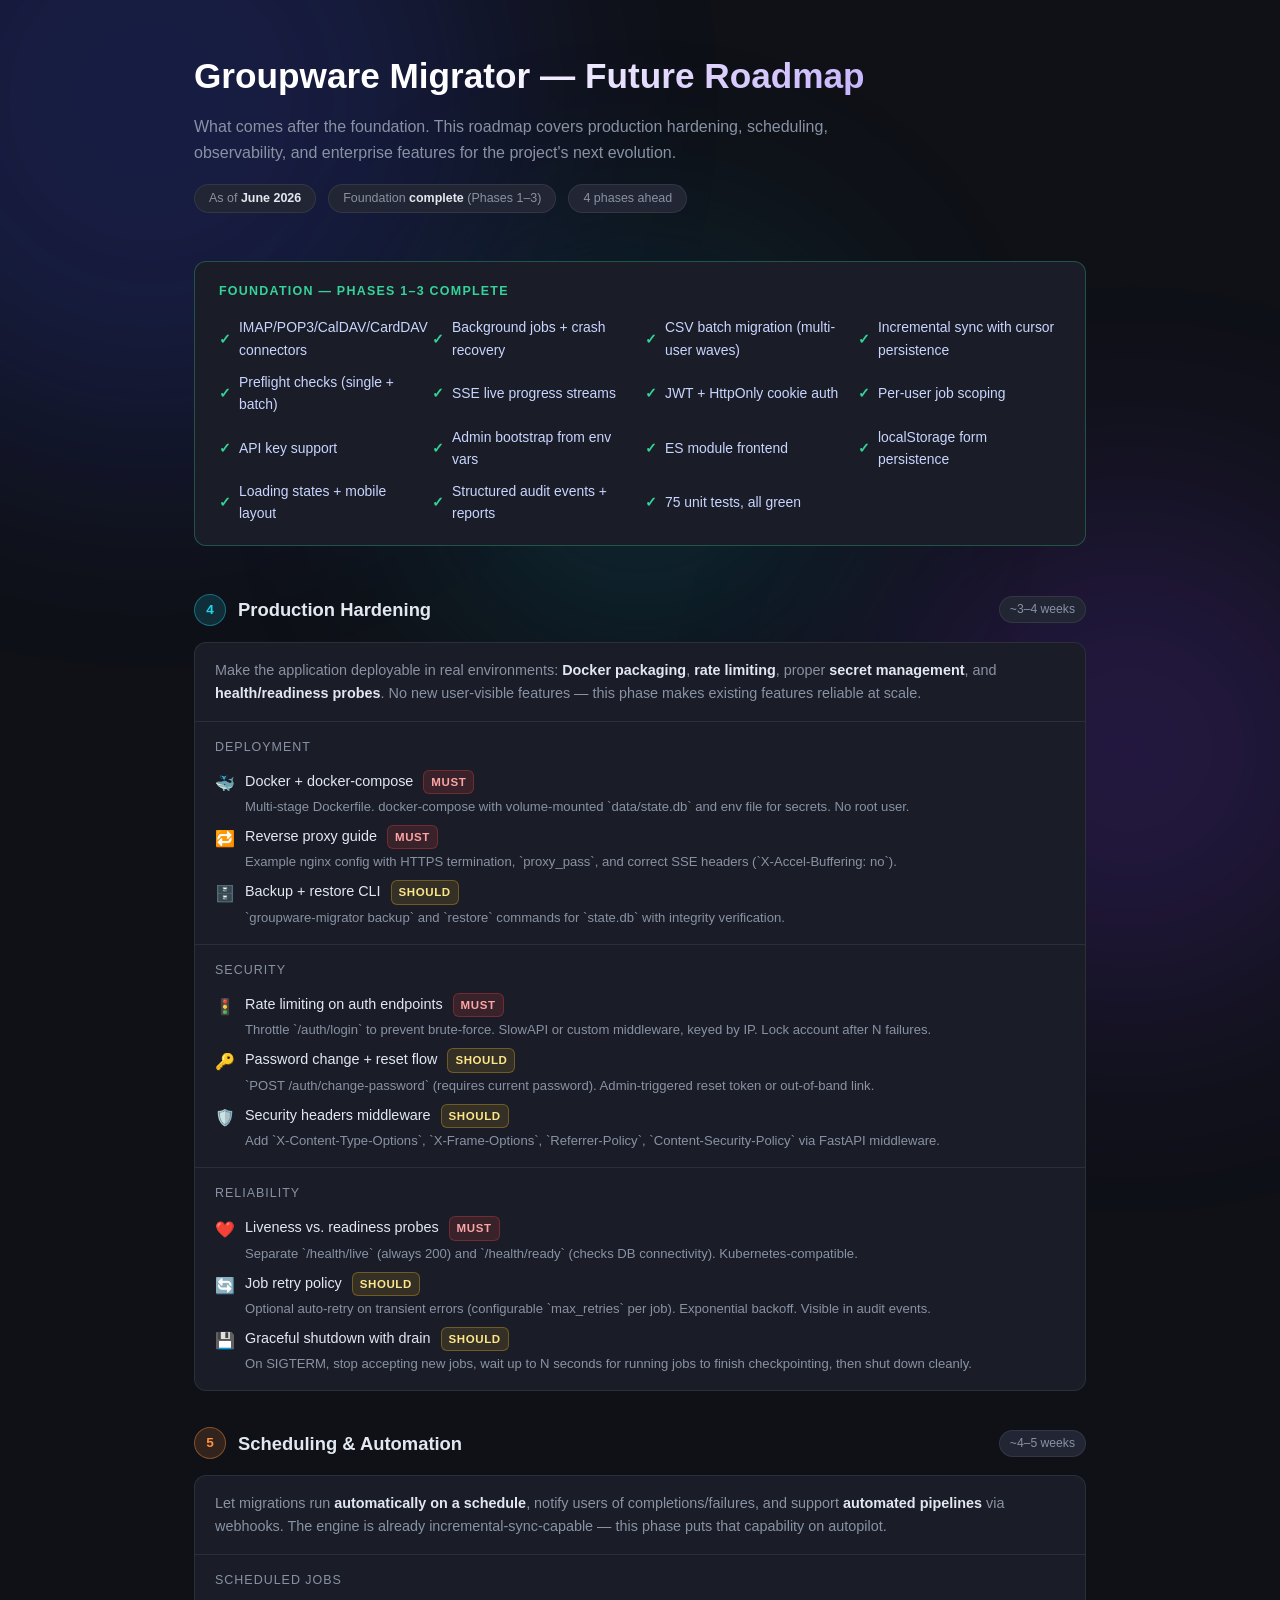
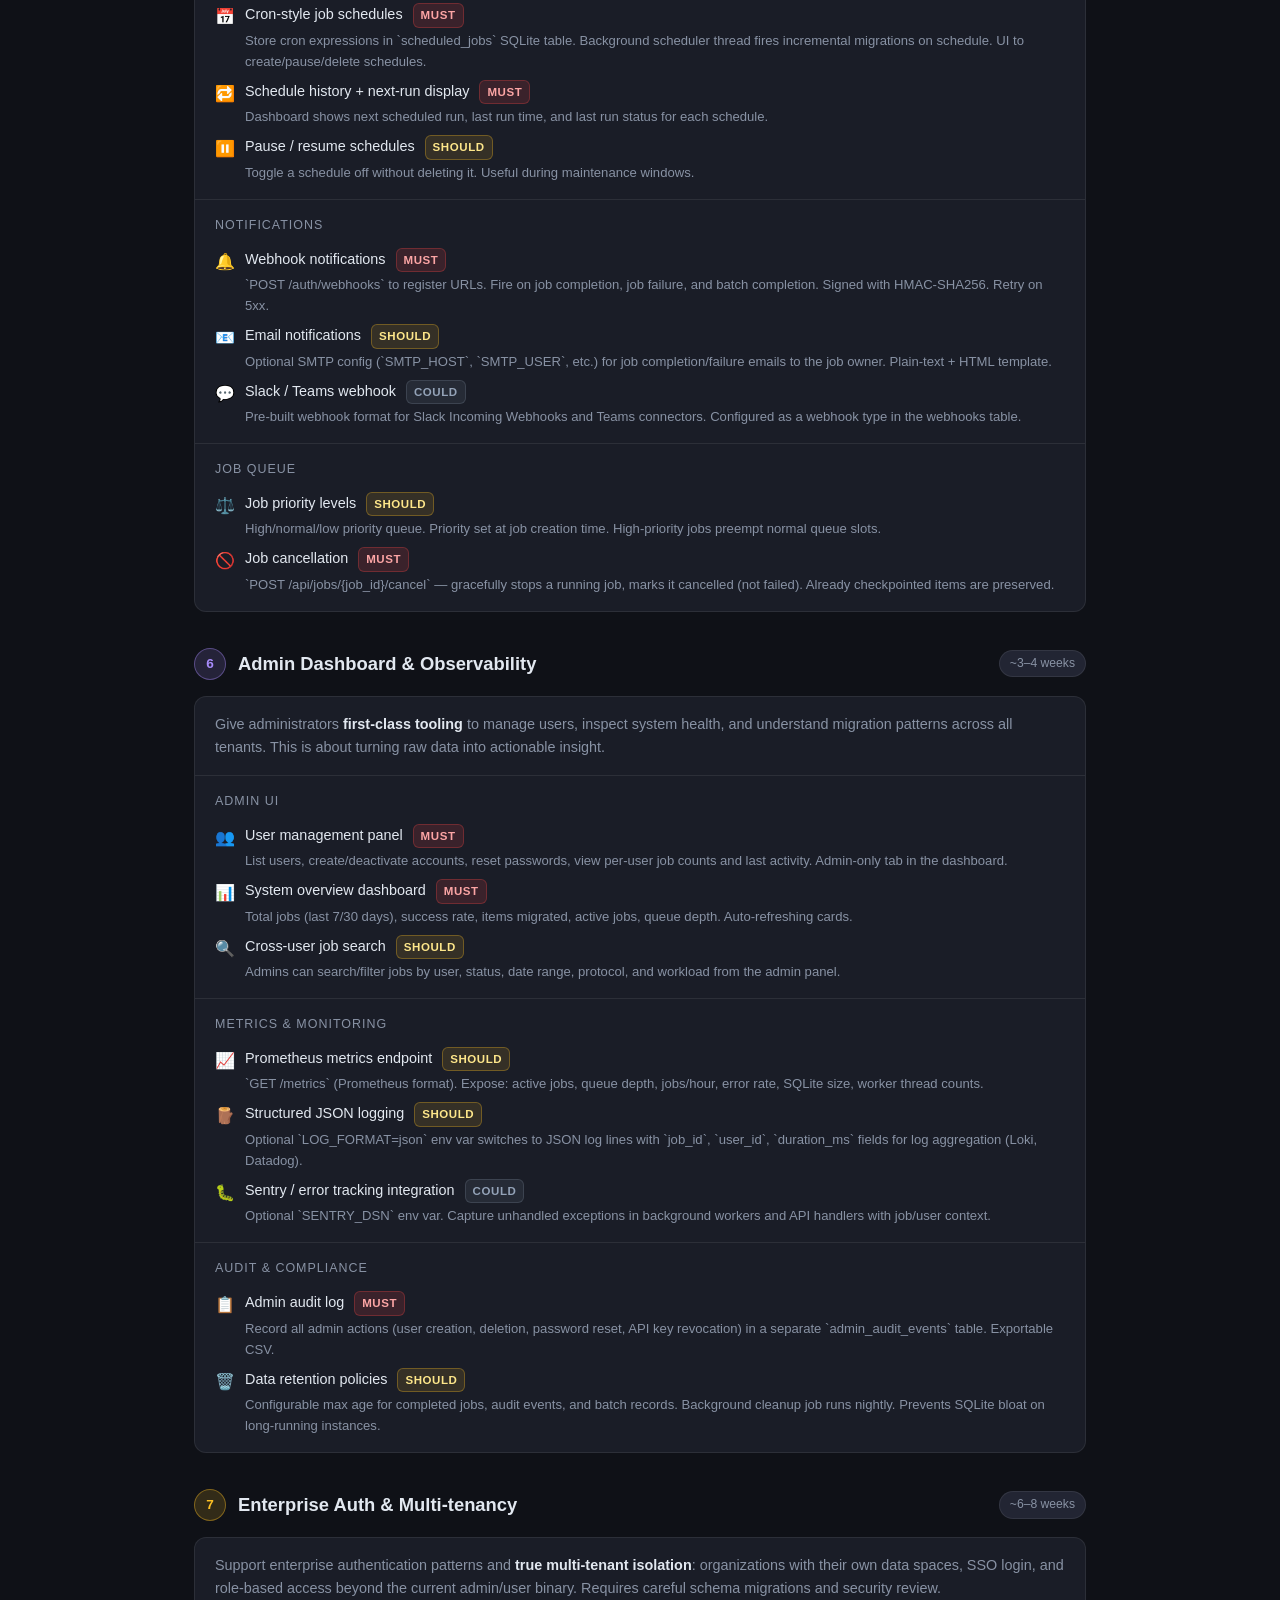
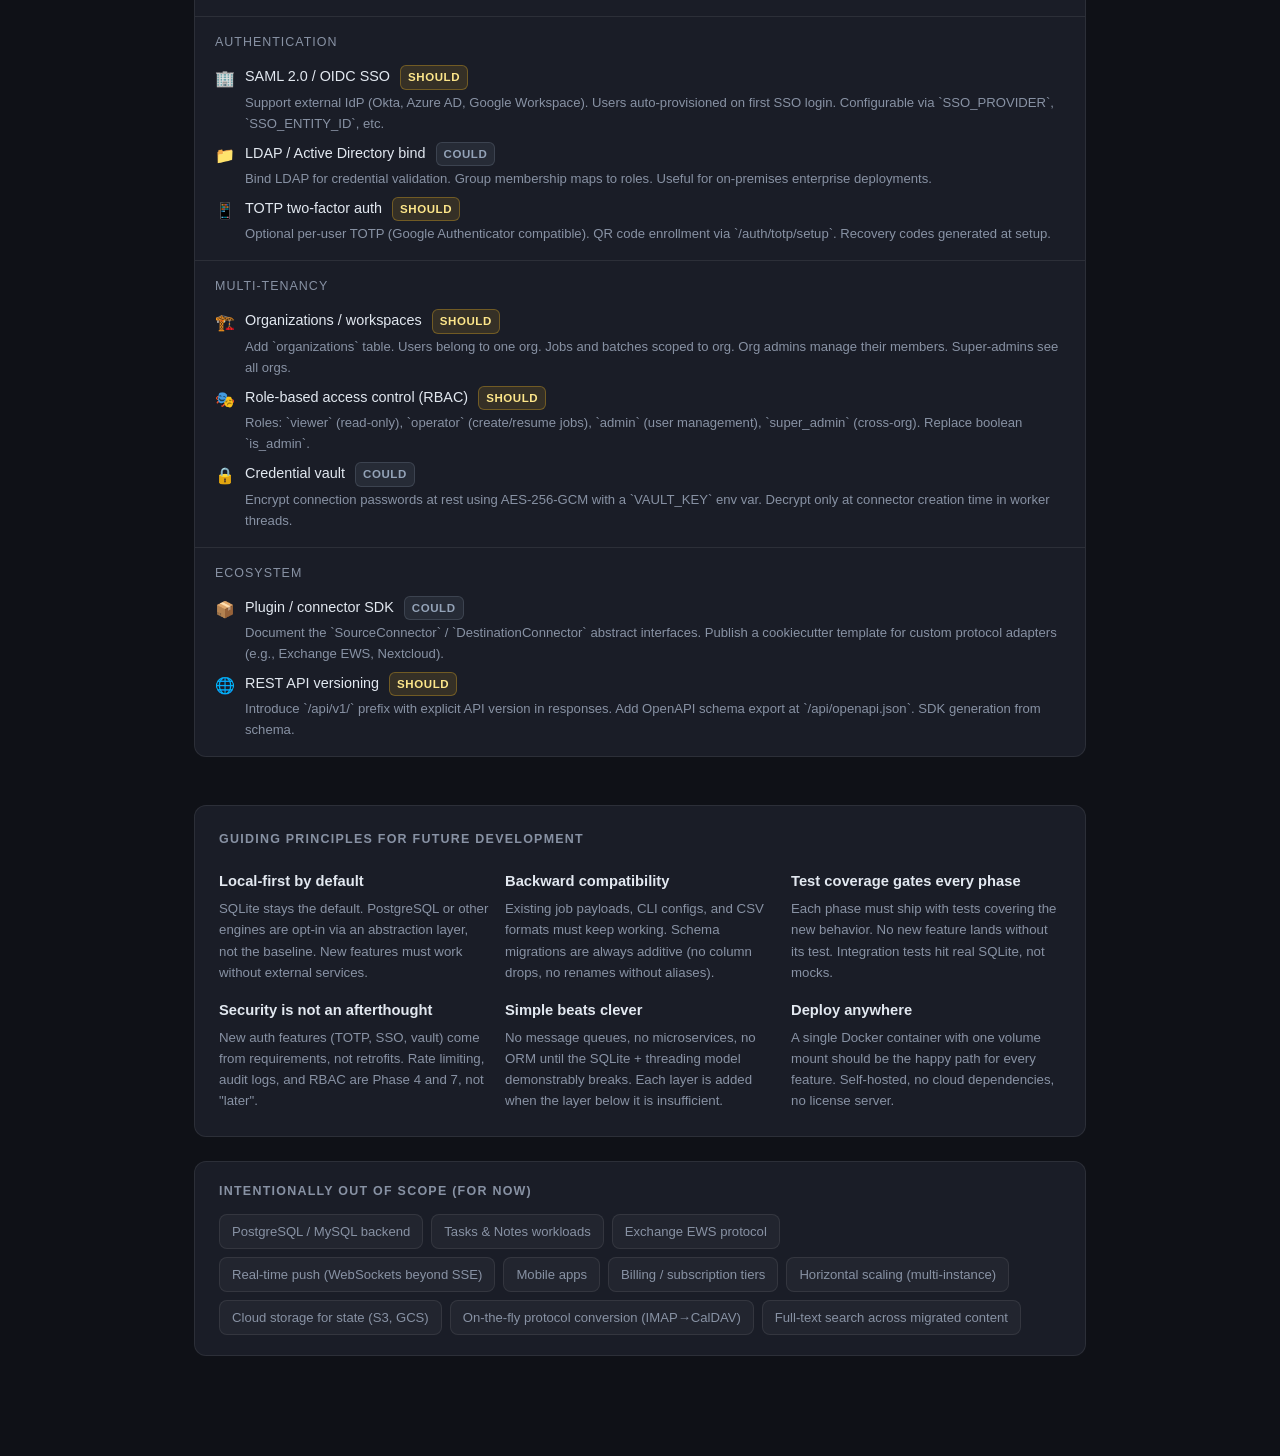
==== roadmap-future.html @ 91911586 "docs: add future roadmap (Phases 4–7) with production, scheduling, observability, and enterprise fea" ====
<!DOCTYPE html>
<html lang="en">
<head>
  <meta charset="UTF-8" />
  <meta name="viewport" content="width=device-width, initial-scale=1.0" />
  <title>Groupware Migrator — Future Roadmap</title>
  <style>
    *, *::before, *::after { box-sizing: border-box; margin: 0; padding: 0; }

    :root {
      --bg: #0f1117;
      --surface: #1a1d27;
      --surface2: #222533;
      --border: rgba(255,255,255,0.08);
      --accent: #6c8fff;
      --accent2: #a78bfa;
      --green: #34d399;
      --yellow: #fbbf24;
      --red: #f87171;
      --orange: #fb923c;
      --cyan: #22d3ee;
      --text: #e2e8f0;
      --muted: #8892a4;
      --radius: 12px;
    }

    body { background: var(--bg); color: var(--text); font-family: -apple-system, BlinkMacSystemFont, "Segoe UI", sans-serif; font-size: 15px; line-height: 1.6; min-height: 100vh; }

    .orb { position: fixed; border-radius: 50%; filter: blur(120px); pointer-events: none; z-index: 0; opacity: 0.2; }
    .orb-a { width: 700px; height: 700px; background: #3b4ff0; top: -250px; left: -200px; }
    .orb-b { width: 500px; height: 500px; background: #7c3aed; bottom: -100px; right: -100px; }
    .orb-c { width: 400px; height: 400px; background: #0891b2; top: 50%; left: 50%; transform: translate(-50%, -50%); }

    .container { position: relative; z-index: 1; max-width: 940px; margin: 0 auto; padding: 48px 24px 100px; }

    header { margin-bottom: 48px; }
    header h1 { font-size: 2.2rem; font-weight: 700; background: linear-gradient(135deg, #fff 30%, var(--accent2)); -webkit-background-clip: text; -webkit-text-fill-color: transparent; background-clip: text; }
    header p { color: var(--muted); margin-top: 10px; font-size: 1rem; max-width: 680px; }
    .meta { display: flex; gap: 12px; margin-top: 18px; flex-wrap: wrap; }
    .badge { background: var(--surface2); border: 1px solid var(--border); border-radius: 20px; padding: 4px 14px; font-size: 0.78rem; color: var(--muted); }
    .badge strong { color: var(--text); }

    /* Foundation summary */
    .foundation { background: var(--surface); border: 1px solid rgba(52, 211, 153, 0.3); border-radius: var(--radius); padding: 20px 24px; margin-bottom: 48px; }
    .foundation h2 { font-size: 0.78rem; text-transform: uppercase; letter-spacing: 0.1em; color: var(--green); margin-bottom: 14px; }
    .foundation-grid { display: grid; grid-template-columns: repeat(auto-fit, minmax(200px, 1fr)); gap: 10px; }
    .foundation-item { display: flex; align-items: center; gap: 8px; font-size: 0.87rem; color: #c8d5ff; }
    .foundation-item::before { content: "✓"; color: var(--green); font-weight: 700; flex-shrink: 0; }

    /* Phase */
    .phase { margin-bottom: 36px; }
    .phase-header { display: flex; align-items: center; gap: 12px; margin-bottom: 16px; }
    .phase-number { width: 32px; height: 32px; border-radius: 50%; display: flex; align-items: center; justify-content: center; font-weight: 700; font-size: 0.85rem; flex-shrink: 0; }
    .phase-number.p4 { background: rgba(34,211,238,0.15); border: 1px solid rgba(34,211,238,0.4); color: var(--cyan); }
    .phase-number.p5 { background: rgba(251,146,60,0.15); border: 1px solid rgba(251,146,60,0.4); color: var(--orange); }
    .phase-number.p6 { background: rgba(167,139,250,0.15); border: 1px solid rgba(167,139,250,0.4); color: var(--accent2); }
    .phase-number.p7 { background: rgba(251,191,36,0.15); border: 1px solid rgba(251,191,36,0.4); color: var(--yellow); }
    .phase-title { font-size: 1.15rem; font-weight: 600; }
    .phase-effort { margin-left: auto; font-size: 0.76rem; color: var(--muted); background: var(--surface2); border: 1px solid var(--border); padding: 3px 10px; border-radius: 20px; white-space: nowrap; }

    .phase-body { background: var(--surface); border: 1px solid var(--border); border-radius: var(--radius); overflow: hidden; }

    .phase-desc { padding: 16px 20px; color: var(--muted); font-size: 0.9rem; border-bottom: 1px solid var(--border); }
    .phase-desc strong { color: var(--text); }

    /* Feature groups inside a phase */
    .feature-group { padding: 16px 20px; border-bottom: 1px solid var(--border); }
    .feature-group:last-child { border-bottom: none; }
    .feature-group-title { font-size: 0.78rem; text-transform: uppercase; letter-spacing: 0.08em; color: var(--muted); margin-bottom: 12px; }

    .feature-list { display: grid; gap: 8px; }
    .feature { display: flex; align-items: flex-start; gap: 10px; }
    .feature-icon { font-size: 1rem; flex-shrink: 0; margin-top: 1px; }
    .feature-content { }
    .feature-name { font-size: 0.9rem; font-weight: 500; }
    .feature-detail { font-size: 0.82rem; color: var(--muted); margin-top: 2px; }

    /* Priority tags */
    .tag { display: inline-block; border-radius: 6px; padding: 2px 7px; font-size: 0.72rem; font-weight: 600; text-transform: uppercase; letter-spacing: 0.05em; margin-left: 6px; }
    .tag.must { background: rgba(239,68,68,0.15); color: #fca5a5; border: 1px solid rgba(239,68,68,0.3); }
    .tag.should { background: rgba(251,191,36,0.12); color: #fde68a; border: 1px solid rgba(251,191,36,0.3); }
    .tag.could { background: rgba(148,163,184,0.1); color: #94a3b8; border: 1px solid rgba(148,163,184,0.2); }

    /* Principles section */
    .principles { background: var(--surface); border: 1px solid var(--border); border-radius: var(--radius); padding: 24px; margin-top: 48px; }
    .principles h2 { font-size: 0.78rem; text-transform: uppercase; letter-spacing: 0.1em; color: var(--muted); margin-bottom: 20px; }
    .principles-grid { display: grid; grid-template-columns: repeat(auto-fit, minmax(240px, 1fr)); gap: 16px; }
    .principle { }
    .principle-title { font-size: 0.92rem; font-weight: 600; margin-bottom: 4px; }
    .principle-body { font-size: 0.83rem; color: var(--muted); }

    /* Defer list */
    .defer-section { background: var(--surface); border: 1px solid var(--border); border-radius: var(--radius); padding: 20px 24px; margin-top: 24px; }
    .defer-section h2 { font-size: 0.78rem; text-transform: uppercase; letter-spacing: 0.1em; color: var(--muted); margin-bottom: 12px; }
    .defer-list { display: flex; flex-wrap: wrap; gap: 8px; }
    .defer-item { background: rgba(255,255,255,0.04); border: 1px solid var(--border); border-radius: 8px; padding: 6px 12px; font-size: 0.82rem; color: var(--muted); }

    @media (max-width: 600px) {
      header h1 { font-size: 1.6rem; }
      .container { padding: 32px 16px 60px; }
      .foundation-grid { grid-template-columns: 1fr; }
      .principles-grid { grid-template-columns: 1fr; }
    }
  </style>
</head>
<body>
  <div class="orb orb-a"></div>
  <div class="orb orb-b"></div>
  <div class="orb orb-c"></div>

  <div class="container">
    <header>
      <h1>Groupware Migrator — Future Roadmap</h1>
      <p>What comes after the foundation. This roadmap covers production hardening, scheduling, observability, and enterprise features for the project's next evolution.</p>
      <div class="meta">
        <div class="badge">As of <strong>June 2026</strong></div>
        <div class="badge">Foundation <strong>complete</strong> (Phases 1–3)</div>
        <div class="badge">4 phases ahead</div>
      </div>
    </header>

    <!-- Foundation summary -->
    <div class="foundation">
      <h2>Foundation — Phases 1–3 Complete</h2>
      <div class="foundation-grid">
        <div class="foundation-item">IMAP/POP3/CalDAV/CardDAV connectors</div>
        <div class="foundation-item">Background jobs + crash recovery</div>
        <div class="foundation-item">CSV batch migration (multi-user waves)</div>
        <div class="foundation-item">Incremental sync with cursor persistence</div>
        <div class="foundation-item">Preflight checks (single + batch)</div>
        <div class="foundation-item">SSE live progress streams</div>
        <div class="foundation-item">JWT + HttpOnly cookie auth</div>
        <div class="foundation-item">Per-user job scoping</div>
        <div class="foundation-item">API key support</div>
        <div class="foundation-item">Admin bootstrap from env vars</div>
        <div class="foundation-item">ES module frontend</div>
        <div class="foundation-item">localStorage form persistence</div>
        <div class="foundation-item">Loading states + mobile layout</div>
        <div class="foundation-item">Structured audit events + reports</div>
        <div class="foundation-item">75 unit tests, all green</div>
      </div>
    </div>

    <!-- Phase 4 -->
    <div class="phase">
      <div class="phase-header">
        <div class="phase-number p4">4</div>
        <div class="phase-title">Production Hardening</div>
        <div class="phase-effort">~3–4 weeks</div>
      </div>
      <div class="phase-body">
        <div class="phase-desc">
          Make the application deployable in real environments: <strong>Docker packaging</strong>, <strong>rate limiting</strong>, proper <strong>secret management</strong>, and <strong>health/readiness probes</strong>. No new user-visible features — this phase makes existing features reliable at scale.
        </div>

        <div class="feature-group">
          <div class="feature-group-title">Deployment</div>
          <div class="feature-list">
            <div class="feature">
              <div class="feature-icon">🐳</div>
              <div class="feature-content">
                <div class="feature-name">Docker + docker-compose <span class="tag must">must</span></div>
                <div class="feature-detail">Multi-stage Dockerfile. docker-compose with volume-mounted `data/state.db` and env file for secrets. No root user.</div>
              </div>
            </div>
            <div class="feature">
              <div class="feature-icon">🔁</div>
              <div class="feature-content">
                <div class="feature-name">Reverse proxy guide <span class="tag must">must</span></div>
                <div class="feature-detail">Example nginx config with HTTPS termination, `proxy_pass`, and correct SSE headers (`X-Accel-Buffering: no`).</div>
              </div>
            </div>
            <div class="feature">
              <div class="feature-icon">🗄️</div>
              <div class="feature-content">
                <div class="feature-name">Backup + restore CLI <span class="tag should">should</span></div>
                <div class="feature-detail">`groupware-migrator backup` and `restore` commands for `state.db` with integrity verification.</div>
              </div>
            </div>
          </div>
        </div>

        <div class="feature-group">
          <div class="feature-group-title">Security</div>
          <div class="feature-list">
            <div class="feature">
              <div class="feature-icon">🚦</div>
              <div class="feature-content">
                <div class="feature-name">Rate limiting on auth endpoints <span class="tag must">must</span></div>
                <div class="feature-detail">Throttle `/auth/login` to prevent brute-force. SlowAPI or custom middleware, keyed by IP. Lock account after N failures.</div>
              </div>
            </div>
            <div class="feature">
              <div class="feature-icon">🔑</div>
              <div class="feature-content">
                <div class="feature-name">Password change + reset flow <span class="tag should">should</span></div>
                <div class="feature-detail">`POST /auth/change-password` (requires current password). Admin-triggered reset token or out-of-band link.</div>
              </div>
            </div>
            <div class="feature">
              <div class="feature-icon">🛡️</div>
              <div class="feature-content">
                <div class="feature-name">Security headers middleware <span class="tag should">should</span></div>
                <div class="feature-detail">Add `X-Content-Type-Options`, `X-Frame-Options`, `Referrer-Policy`, `Content-Security-Policy` via FastAPI middleware.</div>
              </div>
            </div>
          </div>
        </div>

        <div class="feature-group">
          <div class="feature-group-title">Reliability</div>
          <div class="feature-list">
            <div class="feature">
              <div class="feature-icon">❤️</div>
              <div class="feature-content">
                <div class="feature-name">Liveness vs. readiness probes <span class="tag must">must</span></div>
                <div class="feature-detail">Separate `/health/live` (always 200) and `/health/ready` (checks DB connectivity). Kubernetes-compatible.</div>
              </div>
            </div>
            <div class="feature">
              <div class="feature-icon">🔄</div>
              <div class="feature-content">
                <div class="feature-name">Job retry policy <span class="tag should">should</span></div>
                <div class="feature-detail">Optional auto-retry on transient errors (configurable `max_retries` per job). Exponential backoff. Visible in audit events.</div>
              </div>
            </div>
            <div class="feature">
              <div class="feature-icon">💾</div>
              <div class="feature-content">
                <div class="feature-name">Graceful shutdown with drain <span class="tag should">should</span></div>
                <div class="feature-detail">On SIGTERM, stop accepting new jobs, wait up to N seconds for running jobs to finish checkpointing, then shut down cleanly.</div>
              </div>
            </div>
          </div>
        </div>
      </div>
    </div>

    <!-- Phase 5 -->
    <div class="phase">
      <div class="phase-header">
        <div class="phase-number p5">5</div>
        <div class="phase-title">Scheduling &amp; Automation</div>
        <div class="phase-effort">~4–5 weeks</div>
      </div>
      <div class="phase-body">
        <div class="phase-desc">
          Let migrations run <strong>automatically on a schedule</strong>, notify users of completions/failures, and support <strong>automated pipelines</strong> via webhooks. The engine is already incremental-sync-capable — this phase puts that capability on autopilot.
        </div>

        <div class="feature-group">
          <div class="feature-group-title">Scheduled Jobs</div>
          <div class="feature-list">
            <div class="feature">
              <div class="feature-icon">📅</div>
              <div class="feature-content">
                <div class="feature-name">Cron-style job schedules <span class="tag must">must</span></div>
                <div class="feature-detail">Store cron expressions in `scheduled_jobs` SQLite table. Background scheduler thread fires incremental migrations on schedule. UI to create/pause/delete schedules.</div>
              </div>
            </div>
            <div class="feature">
              <div class="feature-icon">🔁</div>
              <div class="feature-content">
                <div class="feature-name">Schedule history + next-run display <span class="tag must">must</span></div>
                <div class="feature-detail">Dashboard shows next scheduled run, last run time, and last run status for each schedule.</div>
              </div>
            </div>
            <div class="feature">
              <div class="feature-icon">⏸️</div>
              <div class="feature-content">
                <div class="feature-name">Pause / resume schedules <span class="tag should">should</span></div>
                <div class="feature-detail">Toggle a schedule off without deleting it. Useful during maintenance windows.</div>
              </div>
            </div>
          </div>
        </div>

        <div class="feature-group">
          <div class="feature-group-title">Notifications</div>
          <div class="feature-list">
            <div class="feature">
              <div class="feature-icon">🔔</div>
              <div class="feature-content">
                <div class="feature-name">Webhook notifications <span class="tag must">must</span></div>
                <div class="feature-detail">`POST /auth/webhooks` to register URLs. Fire on job completion, job failure, and batch completion. Signed with HMAC-SHA256. Retry on 5xx.</div>
              </div>
            </div>
            <div class="feature">
              <div class="feature-icon">📧</div>
              <div class="feature-content">
                <div class="feature-name">Email notifications <span class="tag should">should</span></div>
                <div class="feature-detail">Optional SMTP config (`SMTP_HOST`, `SMTP_USER`, etc.) for job completion/failure emails to the job owner. Plain-text + HTML template.</div>
              </div>
            </div>
            <div class="feature">
              <div class="feature-icon">💬</div>
              <div class="feature-content">
                <div class="feature-name">Slack / Teams webhook <span class="tag could">could</span></div>
                <div class="feature-detail">Pre-built webhook format for Slack Incoming Webhooks and Teams connectors. Configured as a webhook type in the webhooks table.</div>
              </div>
            </div>
          </div>
        </div>

        <div class="feature-group">
          <div class="feature-group-title">Job Queue</div>
          <div class="feature-list">
            <div class="feature">
              <div class="feature-icon">⚖️</div>
              <div class="feature-content">
                <div class="feature-name">Job priority levels <span class="tag should">should</span></div>
                <div class="feature-detail">High/normal/low priority queue. Priority set at job creation time. High-priority jobs preempt normal queue slots.</div>
              </div>
            </div>
            <div class="feature">
              <div class="feature-icon">🚫</div>
              <div class="feature-content">
                <div class="feature-name">Job cancellation <span class="tag must">must</span></div>
                <div class="feature-detail">`POST /api/jobs/{job_id}/cancel` — gracefully stops a running job, marks it cancelled (not failed). Already checkpointed items are preserved.</div>
              </div>
            </div>
          </div>
        </div>
      </div>
    </div>

    <!-- Phase 6 -->
    <div class="phase">
      <div class="phase-header">
        <div class="phase-number p6">6</div>
        <div class="phase-title">Admin Dashboard &amp; Observability</div>
        <div class="phase-effort">~3–4 weeks</div>
      </div>
      <div class="phase-body">
        <div class="phase-desc">
          Give administrators <strong>first-class tooling</strong> to manage users, inspect system health, and understand migration patterns across all tenants. This is about turning raw data into actionable insight.
        </div>

        <div class="feature-group">
          <div class="feature-group-title">Admin UI</div>
          <div class="feature-list">
            <div class="feature">
              <div class="feature-icon">👥</div>
              <div class="feature-content">
                <div class="feature-name">User management panel <span class="tag must">must</span></div>
                <div class="feature-detail">List users, create/deactivate accounts, reset passwords, view per-user job counts and last activity. Admin-only tab in the dashboard.</div>
              </div>
            </div>
            <div class="feature">
              <div class="feature-icon">📊</div>
              <div class="feature-content">
                <div class="feature-name">System overview dashboard <span class="tag must">must</span></div>
                <div class="feature-detail">Total jobs (last 7/30 days), success rate, items migrated, active jobs, queue depth. Auto-refreshing cards.</div>
              </div>
            </div>
            <div class="feature">
              <div class="feature-icon">🔍</div>
              <div class="feature-content">
                <div class="feature-name">Cross-user job search <span class="tag should">should</span></div>
                <div class="feature-detail">Admins can search/filter jobs by user, status, date range, protocol, and workload from the admin panel.</div>
              </div>
            </div>
          </div>
        </div>

        <div class="feature-group">
          <div class="feature-group-title">Metrics &amp; Monitoring</div>
          <div class="feature-list">
            <div class="feature">
              <div class="feature-icon">📈</div>
              <div class="feature-content">
                <div class="feature-name">Prometheus metrics endpoint <span class="tag should">should</span></div>
                <div class="feature-detail">`GET /metrics` (Prometheus format). Expose: active jobs, queue depth, jobs/hour, error rate, SQLite size, worker thread counts.</div>
              </div>
            </div>
            <div class="feature">
              <div class="feature-icon">🪵</div>
              <div class="feature-content">
                <div class="feature-name">Structured JSON logging <span class="tag should">should</span></div>
                <div class="feature-detail">Optional `LOG_FORMAT=json` env var switches to JSON log lines with `job_id`, `user_id`, `duration_ms` fields for log aggregation (Loki, Datadog).</div>
              </div>
            </div>
            <div class="feature">
              <div class="feature-icon">🐛</div>
              <div class="feature-content">
                <div class="feature-name">Sentry / error tracking integration <span class="tag could">could</span></div>
                <div class="feature-detail">Optional `SENTRY_DSN` env var. Capture unhandled exceptions in background workers and API handlers with job/user context.</div>
              </div>
            </div>
          </div>
        </div>

        <div class="feature-group">
          <div class="feature-group-title">Audit &amp; Compliance</div>
          <div class="feature-list">
            <div class="feature">
              <div class="feature-icon">📋</div>
              <div class="feature-content">
                <div class="feature-name">Admin audit log <span class="tag must">must</span></div>
                <div class="feature-detail">Record all admin actions (user creation, deletion, password reset, API key revocation) in a separate `admin_audit_events` table. Exportable CSV.</div>
              </div>
            </div>
            <div class="feature">
              <div class="feature-icon">🗑️</div>
              <div class="feature-content">
                <div class="feature-name">Data retention policies <span class="tag should">should</span></div>
                <div class="feature-detail">Configurable max age for completed jobs, audit events, and batch records. Background cleanup job runs nightly. Prevents SQLite bloat on long-running instances.</div>
              </div>
            </div>
          </div>
        </div>
      </div>
    </div>

    <!-- Phase 7 -->
    <div class="phase">
      <div class="phase-header">
        <div class="phase-number p7">7</div>
        <div class="phase-title">Enterprise Auth &amp; Multi-tenancy</div>
        <div class="phase-effort">~6–8 weeks</div>
      </div>
      <div class="phase-body">
        <div class="phase-desc">
          Support enterprise authentication patterns and <strong>true multi-tenant isolation</strong>: organizations with their own data spaces, SSO login, and role-based access beyond the current admin/user binary. Requires careful schema migrations and security review.
        </div>

        <div class="feature-group">
          <div class="feature-group-title">Authentication</div>
          <div class="feature-list">
            <div class="feature">
              <div class="feature-icon">🏢</div>
              <div class="feature-content">
                <div class="feature-name">SAML 2.0 / OIDC SSO <span class="tag should">should</span></div>
                <div class="feature-detail">Support external IdP (Okta, Azure AD, Google Workspace). Users auto-provisioned on first SSO login. Configurable via `SSO_PROVIDER`, `SSO_ENTITY_ID`, etc.</div>
              </div>
            </div>
            <div class="feature">
              <div class="feature-icon">📁</div>
              <div class="feature-content">
                <div class="feature-name">LDAP / Active Directory bind <span class="tag could">could</span></div>
                <div class="feature-detail">Bind LDAP for credential validation. Group membership maps to roles. Useful for on-premises enterprise deployments.</div>
              </div>
            </div>
            <div class="feature">
              <div class="feature-icon">📱</div>
              <div class="feature-content">
                <div class="feature-name">TOTP two-factor auth <span class="tag should">should</span></div>
                <div class="feature-detail">Optional per-user TOTP (Google Authenticator compatible). QR code enrollment via `/auth/totp/setup`. Recovery codes generated at setup.</div>
              </div>
            </div>
          </div>
        </div>

        <div class="feature-group">
          <div class="feature-group-title">Multi-tenancy</div>
          <div class="feature-list">
            <div class="feature">
              <div class="feature-icon">🏗️</div>
              <div class="feature-content">
                <div class="feature-name">Organizations / workspaces <span class="tag should">should</span></div>
                <div class="feature-detail">Add `organizations` table. Users belong to one org. Jobs and batches scoped to org. Org admins manage their members. Super-admins see all orgs.</div>
              </div>
            </div>
            <div class="feature">
              <div class="feature-icon">🎭</div>
              <div class="feature-content">
                <div class="feature-name">Role-based access control (RBAC) <span class="tag should">should</span></div>
                <div class="feature-detail">Roles: `viewer` (read-only), `operator` (create/resume jobs), `admin` (user management), `super_admin` (cross-org). Replace boolean `is_admin`.</div>
              </div>
            </div>
            <div class="feature">
              <div class="feature-icon">🔒</div>
              <div class="feature-content">
                <div class="feature-name">Credential vault <span class="tag could">could</span></div>
                <div class="feature-detail">Encrypt connection passwords at rest using AES-256-GCM with a `VAULT_KEY` env var. Decrypt only at connector creation time in worker threads.</div>
              </div>
            </div>
          </div>
        </div>

        <div class="feature-group">
          <div class="feature-group-title">Ecosystem</div>
          <div class="feature-list">
            <div class="feature">
              <div class="feature-icon">📦</div>
              <div class="feature-content">
                <div class="feature-name">Plugin / connector SDK <span class="tag could">could</span></div>
                <div class="feature-detail">Document the `SourceConnector` / `DestinationConnector` abstract interfaces. Publish a cookiecutter template for custom protocol adapters (e.g., Exchange EWS, Nextcloud).</div>
              </div>
            </div>
            <div class="feature">
              <div class="feature-icon">🌐</div>
              <div class="feature-content">
                <div class="feature-name">REST API versioning <span class="tag should">should</span></div>
                <div class="feature-detail">Introduce `/api/v1/` prefix with explicit API version in responses. Add OpenAPI schema export at `/api/openapi.json`. SDK generation from schema.</div>
              </div>
            </div>
          </div>
        </div>
      </div>
    </div>

    <!-- Design principles -->
    <div class="principles">
      <h2>Guiding Principles for Future Development</h2>
      <div class="principles-grid">
        <div class="principle">
          <div class="principle-title">Local-first by default</div>
          <div class="principle-body">SQLite stays the default. PostgreSQL or other engines are opt-in via an abstraction layer, not the baseline. New features must work without external services.</div>
        </div>
        <div class="principle">
          <div class="principle-title">Backward compatibility</div>
          <div class="principle-body">Existing job payloads, CLI configs, and CSV formats must keep working. Schema migrations are always additive (no column drops, no renames without aliases).</div>
        </div>
        <div class="principle">
          <div class="principle-title">Test coverage gates every phase</div>
          <div class="principle-body">Each phase must ship with tests covering the new behavior. No new feature lands without its test. Integration tests hit real SQLite, not mocks.</div>
        </div>
        <div class="principle">
          <div class="principle-title">Security is not an afterthought</div>
          <div class="principle-body">New auth features (TOTP, SSO, vault) come from requirements, not retrofits. Rate limiting, audit logs, and RBAC are Phase 4 and 7, not "later".</div>
        </div>
        <div class="principle">
          <div class="principle-title">Simple beats clever</div>
          <div class="principle-body">No message queues, no microservices, no ORM until the SQLite + threading model demonstrably breaks. Each layer is added when the layer below it is insufficient.</div>
        </div>
        <div class="principle">
          <div class="principle-title">Deploy anywhere</div>
          <div class="principle-body">A single Docker container with one volume mount should be the happy path for every feature. Self-hosted, no cloud dependencies, no license server.</div>
        </div>
      </div>
    </div>

    <!-- Intentionally out of scope -->
    <div class="defer-section">
      <h2>Intentionally Out of Scope (for now)</h2>
      <div class="defer-list">
        <div class="defer-item">PostgreSQL / MySQL backend</div>
        <div class="defer-item">Tasks &amp; Notes workloads</div>
        <div class="defer-item">Exchange EWS protocol</div>
        <div class="defer-item">Real-time push (WebSockets beyond SSE)</div>
        <div class="defer-item">Mobile apps</div>
        <div class="defer-item">Billing / subscription tiers</div>
        <div class="defer-item">Horizontal scaling (multi-instance)</div>
        <div class="defer-item">Cloud storage for state (S3, GCS)</div>
        <div class="defer-item">On-the-fly protocol conversion (IMAP→CalDAV)</div>
        <div class="defer-item">Full-text search across migrated content</div>
      </div>
    </div>

  </div>
</body>
</html>
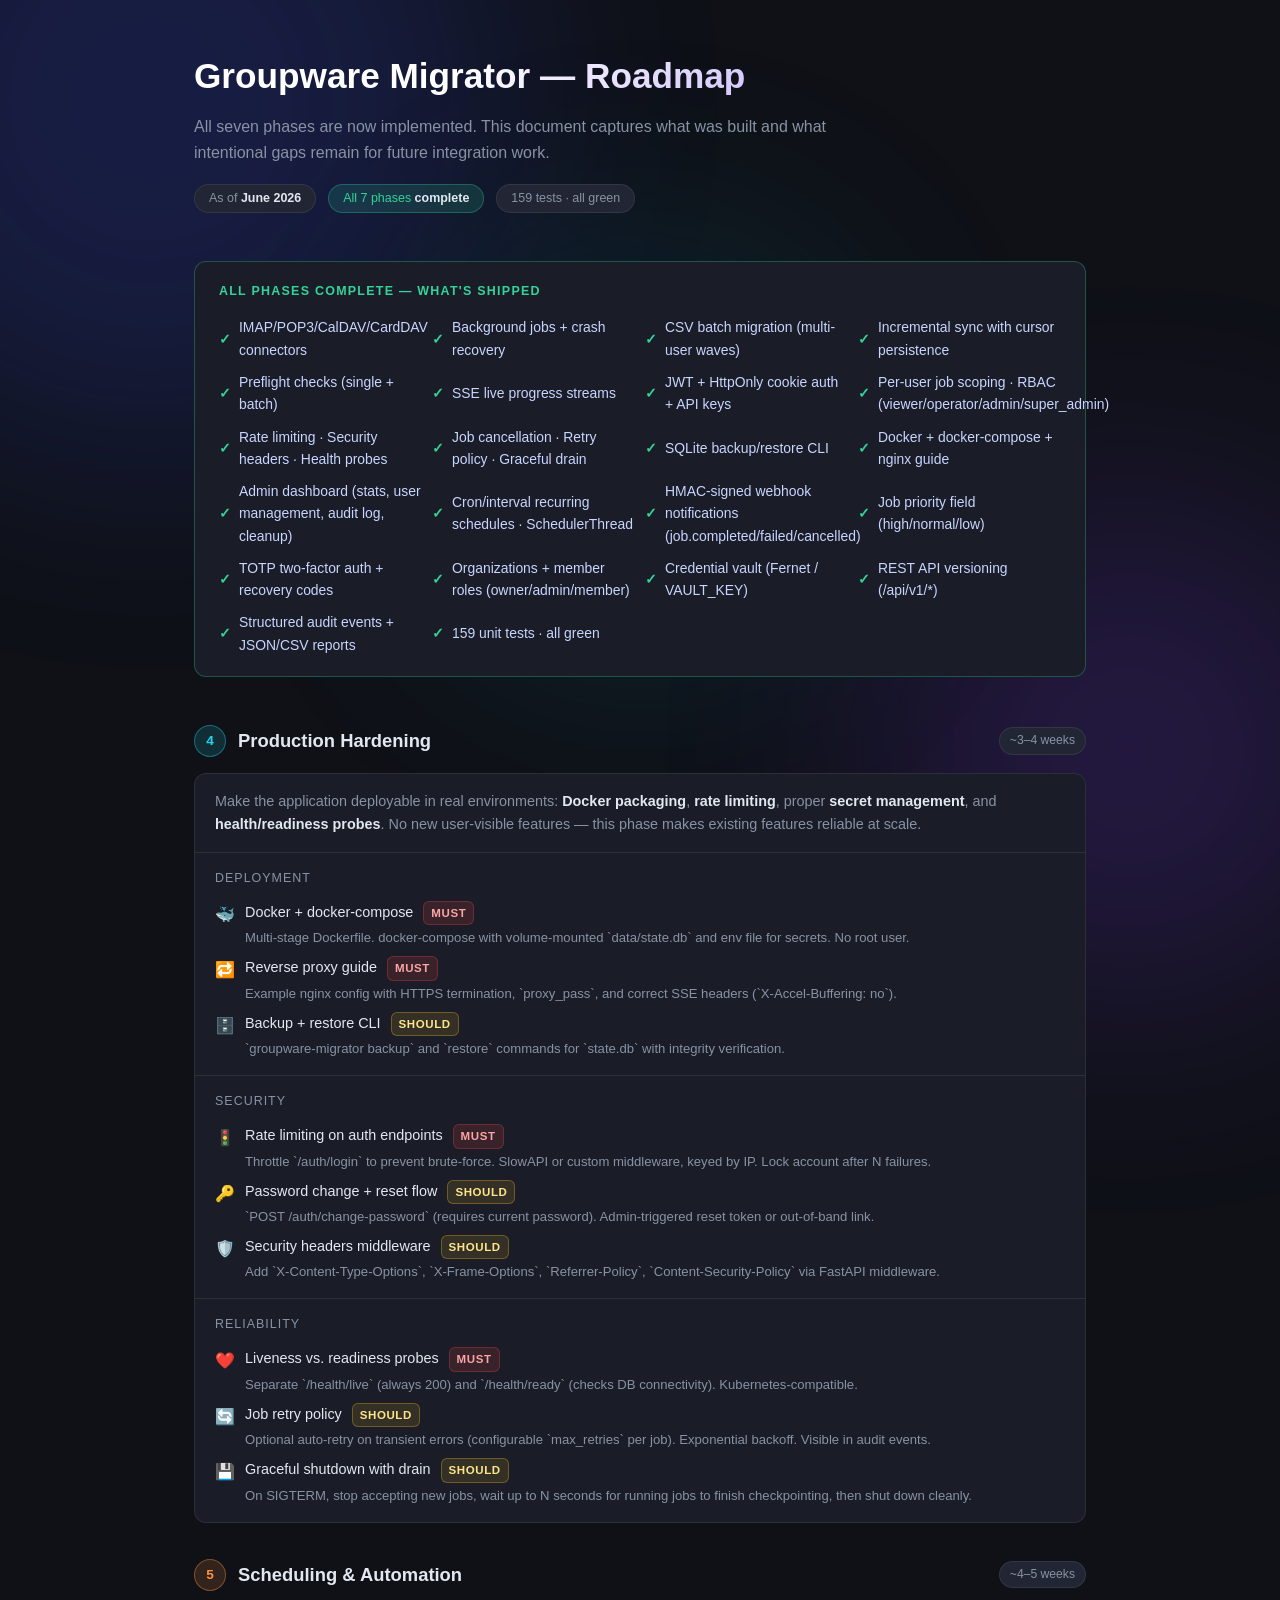
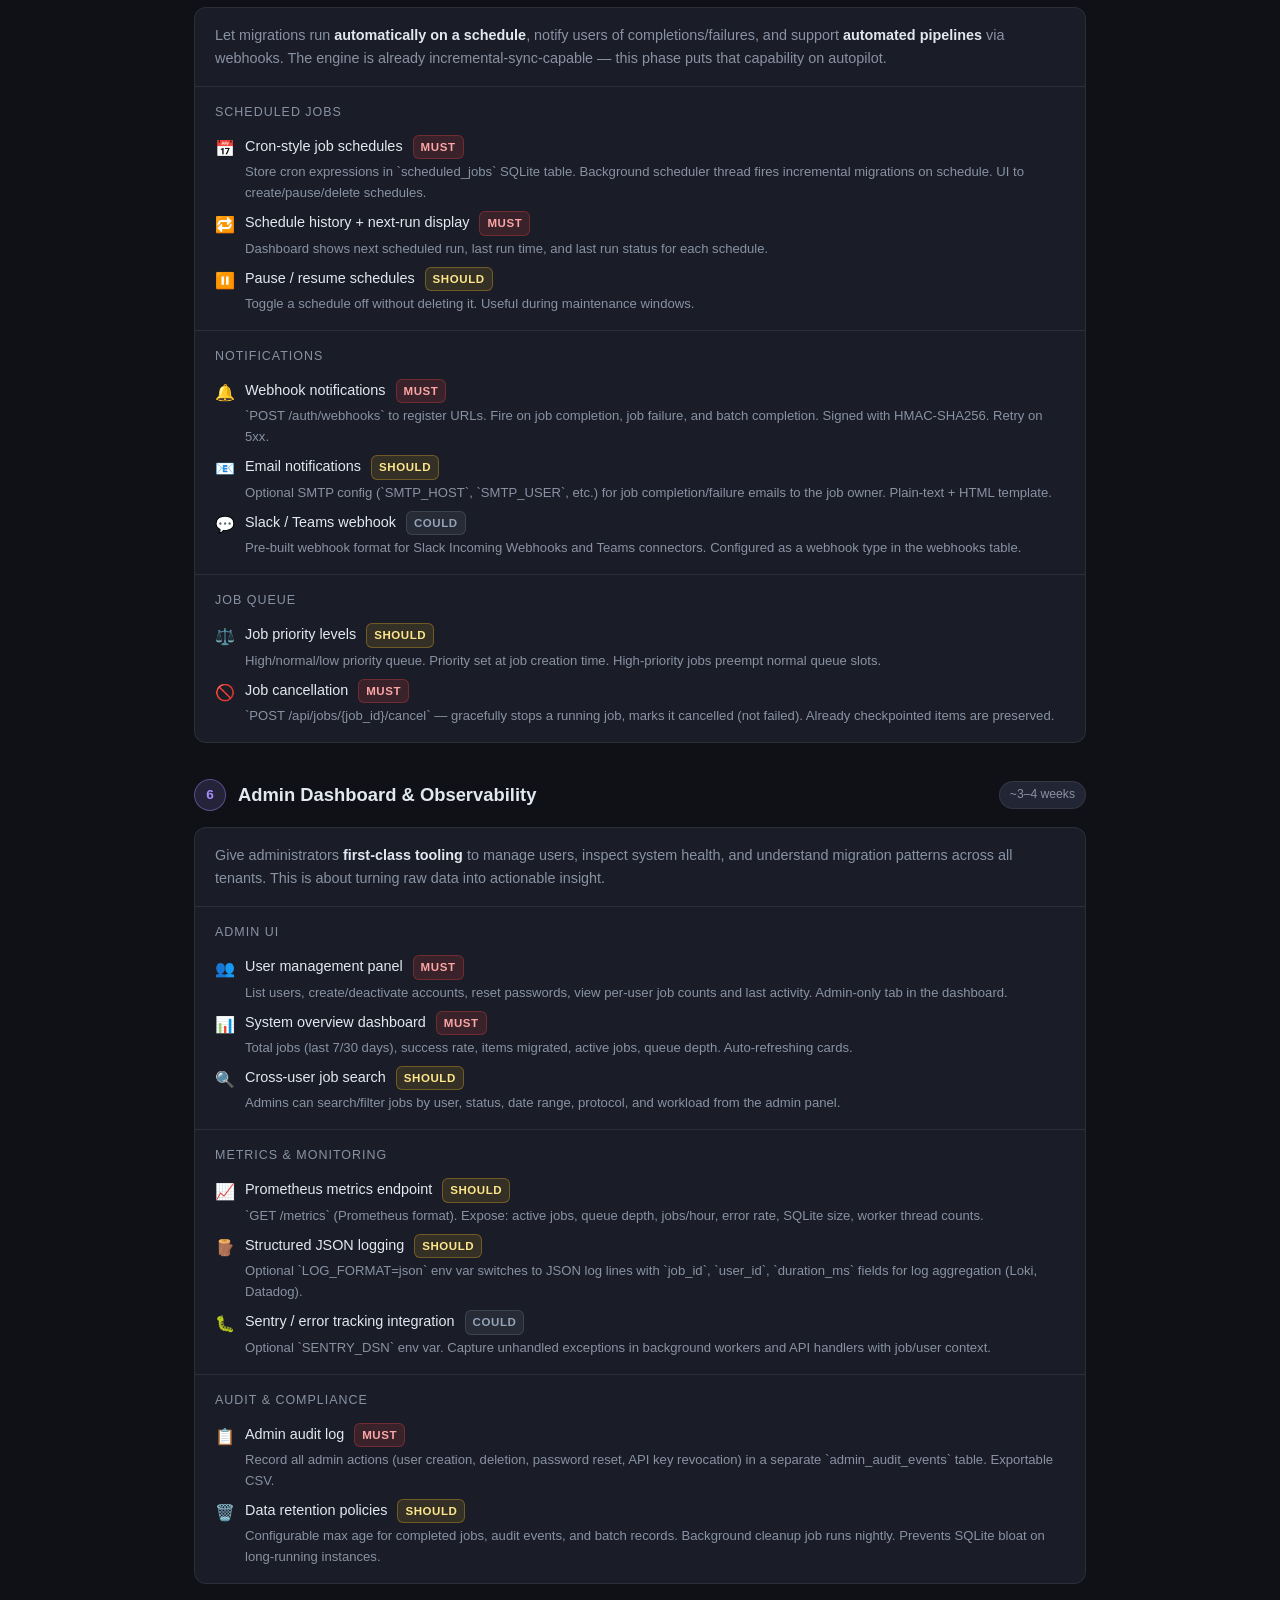
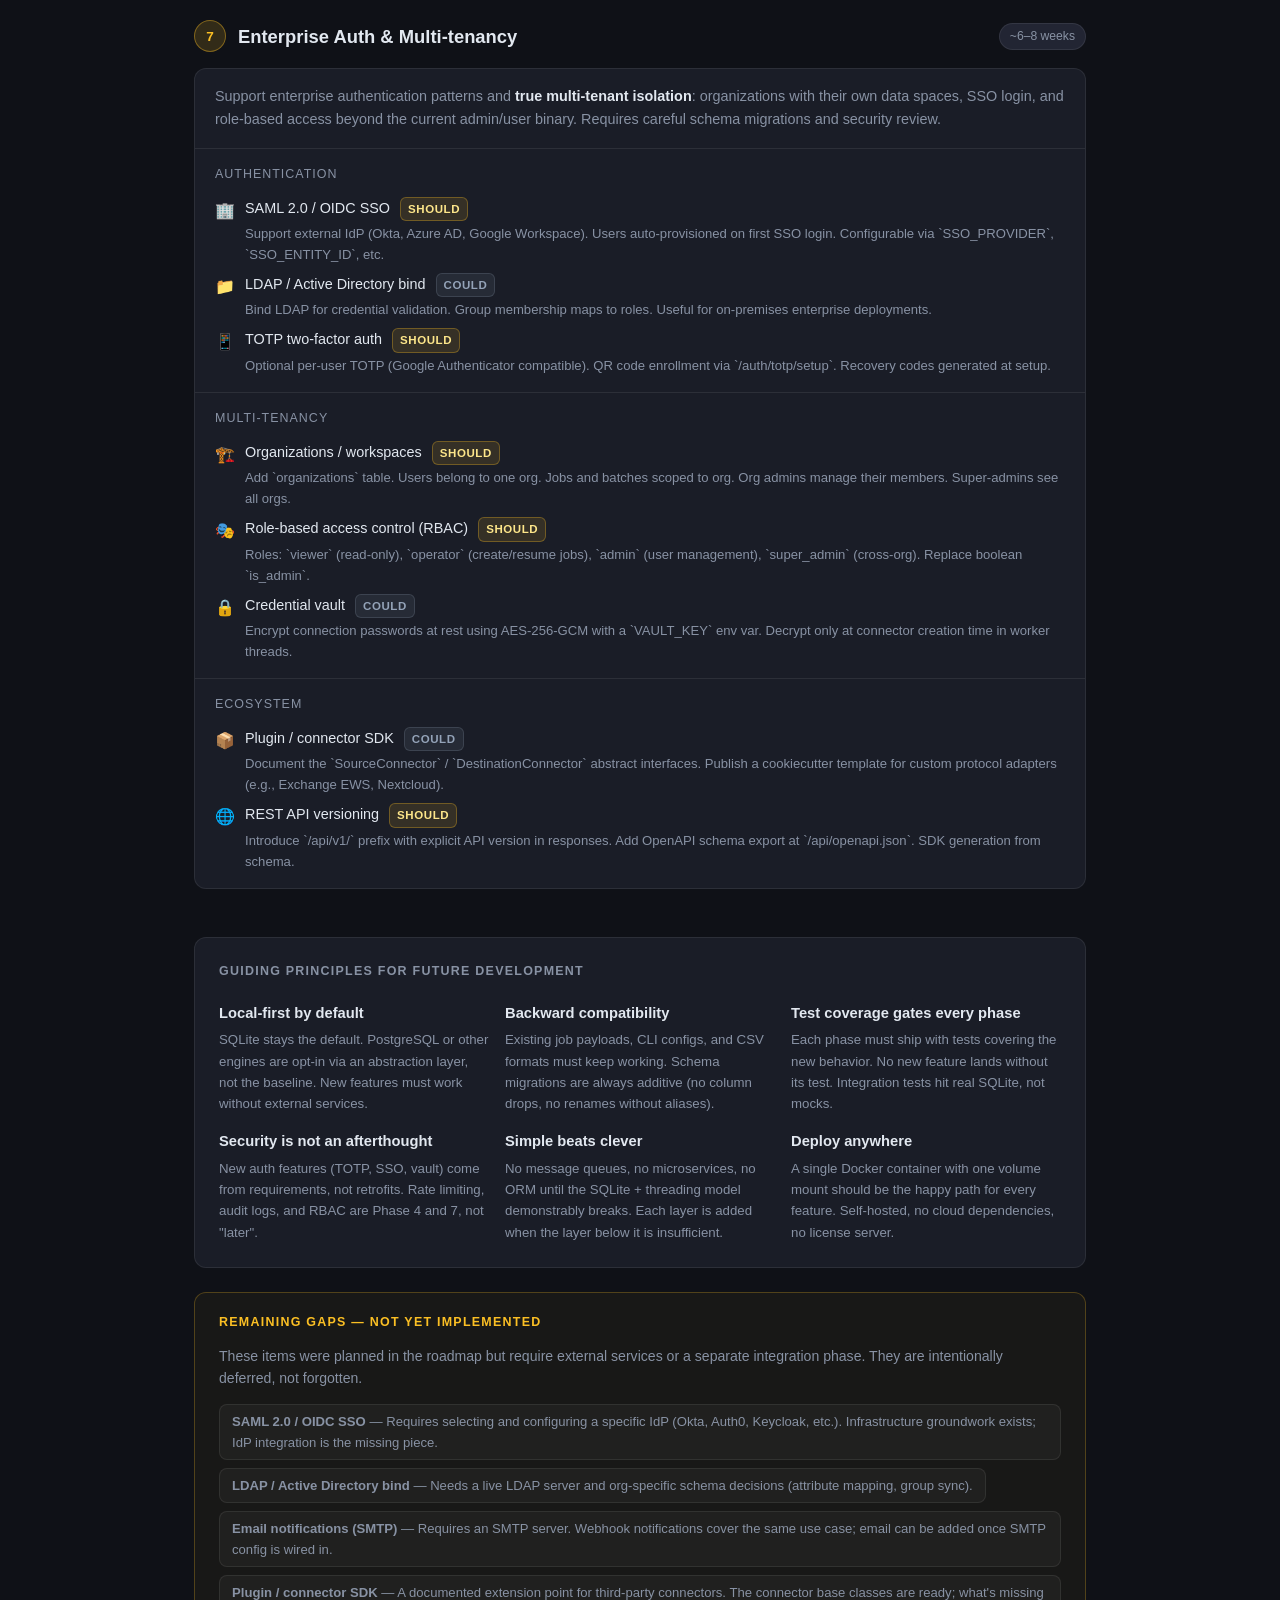
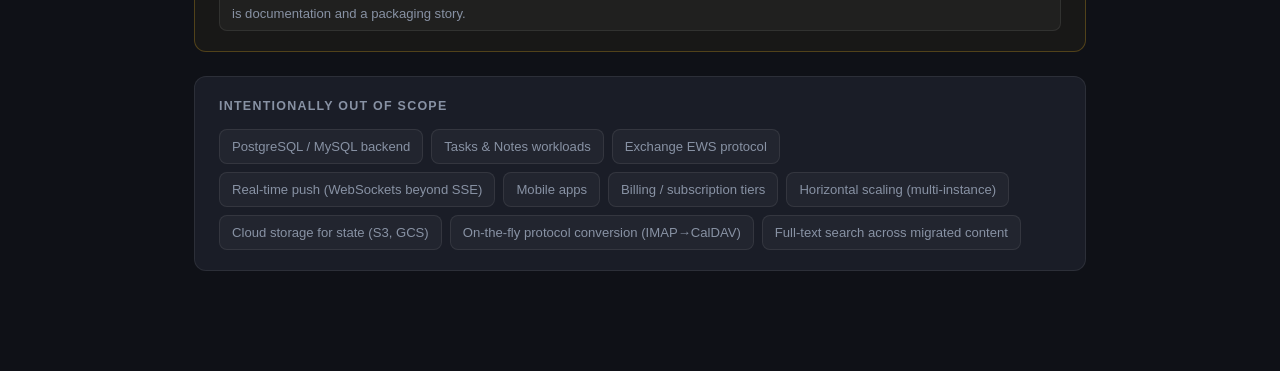
==== commit 7714899d: "docs: update README and roadmap to reflect all 7 phases complete Expanded README architecture sectio" ====
--- a/roadmap-future.html
+++ b/roadmap-future.html
@@ -110,18 +110,18 @@
 
   <div class="container">
     <header>
-      <h1>Groupware Migrator — Future Roadmap</h1>
-      <p>What comes after the foundation. This roadmap covers production hardening, scheduling, observability, and enterprise features for the project's next evolution.</p>
+      <h1>Groupware Migrator — Roadmap</h1>
+      <p>All seven phases are now implemented. This document captures what was built and what intentional gaps remain for future integration work.</p>
       <div class="meta">
         <div class="badge">As of <strong>June 2026</strong></div>
-        <div class="badge">Foundation <strong>complete</strong> (Phases 1–3)</div>
-        <div class="badge">4 phases ahead</div>
+        <div class="badge" style="background:rgba(52,211,153,0.15);color:#34d399;border-color:rgba(52,211,153,0.3)">All 7 phases <strong>complete</strong></div>
+        <div class="badge">159 tests · all green</div>
       </div>
     </header>
 
     <!-- Foundation summary -->
     <div class="foundation">
-      <h2>Foundation — Phases 1–3 Complete</h2>
+      <h2>All Phases Complete — What's Shipped</h2>
       <div class="foundation-grid">
         <div class="foundation-item">IMAP/POP3/CalDAV/CardDAV connectors</div>
         <div class="foundation-item">Background jobs + crash recovery</div>
@@ -129,15 +129,22 @@
         <div class="foundation-item">Incremental sync with cursor persistence</div>
         <div class="foundation-item">Preflight checks (single + batch)</div>
         <div class="foundation-item">SSE live progress streams</div>
-        <div class="foundation-item">JWT + HttpOnly cookie auth</div>
-        <div class="foundation-item">Per-user job scoping</div>
-        <div class="foundation-item">API key support</div>
-        <div class="foundation-item">Admin bootstrap from env vars</div>
-        <div class="foundation-item">ES module frontend</div>
-        <div class="foundation-item">localStorage form persistence</div>
-        <div class="foundation-item">Loading states + mobile layout</div>
-        <div class="foundation-item">Structured audit events + reports</div>
-        <div class="foundation-item">75 unit tests, all green</div>
+        <div class="foundation-item">JWT + HttpOnly cookie auth + API keys</div>
+        <div class="foundation-item">Per-user job scoping · RBAC (viewer/operator/admin/super_admin)</div>
+        <div class="foundation-item">Rate limiting · Security headers · Health probes</div>
+        <div class="foundation-item">Job cancellation · Retry policy · Graceful drain</div>
+        <div class="foundation-item">SQLite backup/restore CLI</div>
+        <div class="foundation-item">Docker + docker-compose + nginx guide</div>
+        <div class="foundation-item">Admin dashboard (stats, user management, audit log, cleanup)</div>
+        <div class="foundation-item">Cron/interval recurring schedules · SchedulerThread</div>
+        <div class="foundation-item">HMAC-signed webhook notifications (job.completed/failed/cancelled)</div>
+        <div class="foundation-item">Job priority field (high/normal/low)</div>
+        <div class="foundation-item">TOTP two-factor auth + recovery codes</div>
+        <div class="foundation-item">Organizations + member roles (owner/admin/member)</div>
+        <div class="foundation-item">Credential vault (Fernet / VAULT_KEY)</div>
+        <div class="foundation-item">REST API versioning (/api/v1/*)</div>
+        <div class="foundation-item">Structured audit events + JSON/CSV reports</div>
+        <div class="foundation-item">159 unit tests · all green</div>
       </div>
     </div>
 
@@ -531,9 +538,21 @@
       </div>
     </div>
 
+    <!-- Remaining gaps -->
+    <div class="defer-section" style="border-color:rgba(251,191,36,0.25);background:rgba(251,191,36,0.04)">
+      <h2 style="color:#fbbf24">Remaining Gaps — Not Yet Implemented</h2>
+      <p style="font-size:0.88rem;color:#8892a4;margin-bottom:14px">These items were planned in the roadmap but require external services or a separate integration phase. They are intentionally deferred, not forgotten.</p>
+      <div class="defer-list">
+        <div class="defer-item"><strong>SAML 2.0 / OIDC SSO</strong> — Requires selecting and configuring a specific IdP (Okta, Auth0, Keycloak, etc.). Infrastructure groundwork exists; IdP integration is the missing piece.</div>
+        <div class="defer-item"><strong>LDAP / Active Directory bind</strong> — Needs a live LDAP server and org-specific schema decisions (attribute mapping, group sync).</div>
+        <div class="defer-item"><strong>Email notifications (SMTP)</strong> — Requires an SMTP server. Webhook notifications cover the same use case; email can be added once SMTP config is wired in.</div>
+        <div class="defer-item"><strong>Plugin / connector SDK</strong> — A documented extension point for third-party connectors. The connector base classes are ready; what's missing is documentation and a packaging story.</div>
+      </div>
+    </div>
+
     <!-- Intentionally out of scope -->
     <div class="defer-section">
-      <h2>Intentionally Out of Scope (for now)</h2>
+      <h2>Intentionally Out of Scope</h2>
       <div class="defer-list">
         <div class="defer-item">PostgreSQL / MySQL backend</div>
         <div class="defer-item">Tasks &amp; Notes workloads</div>
